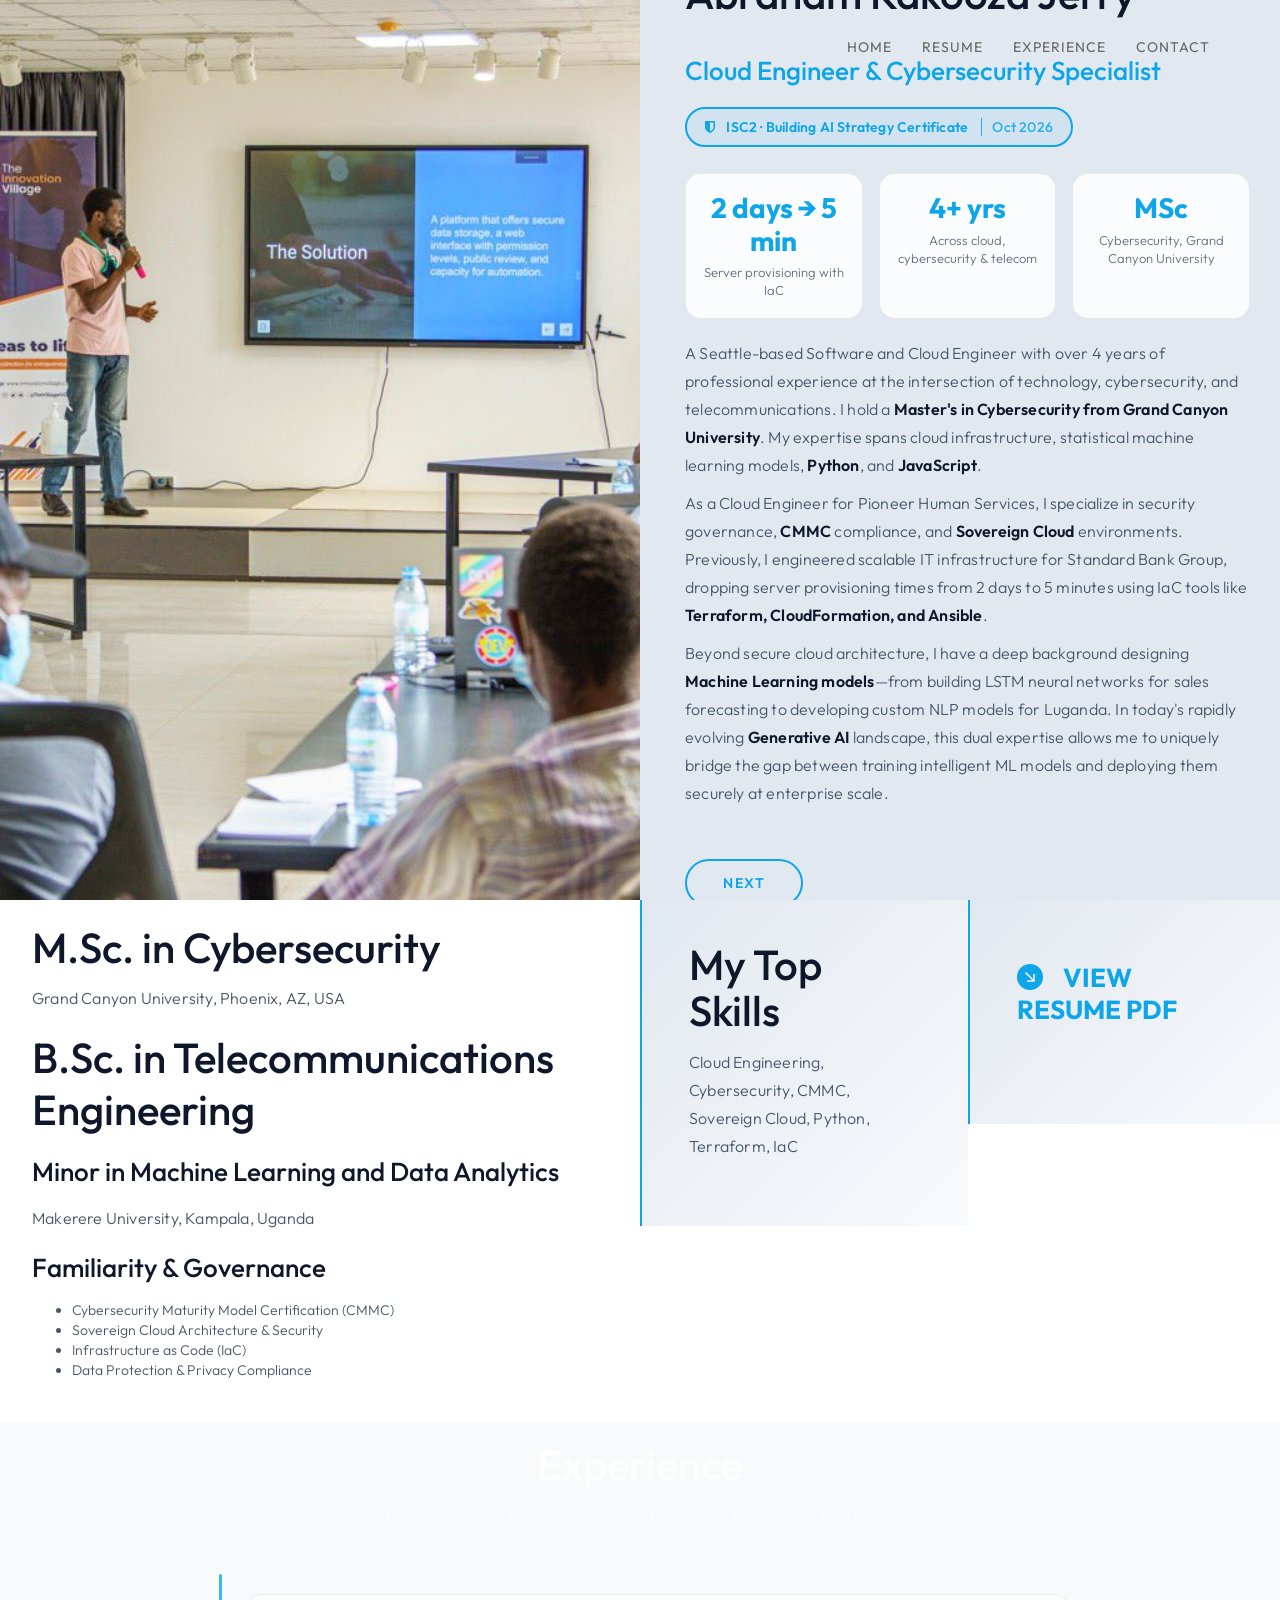
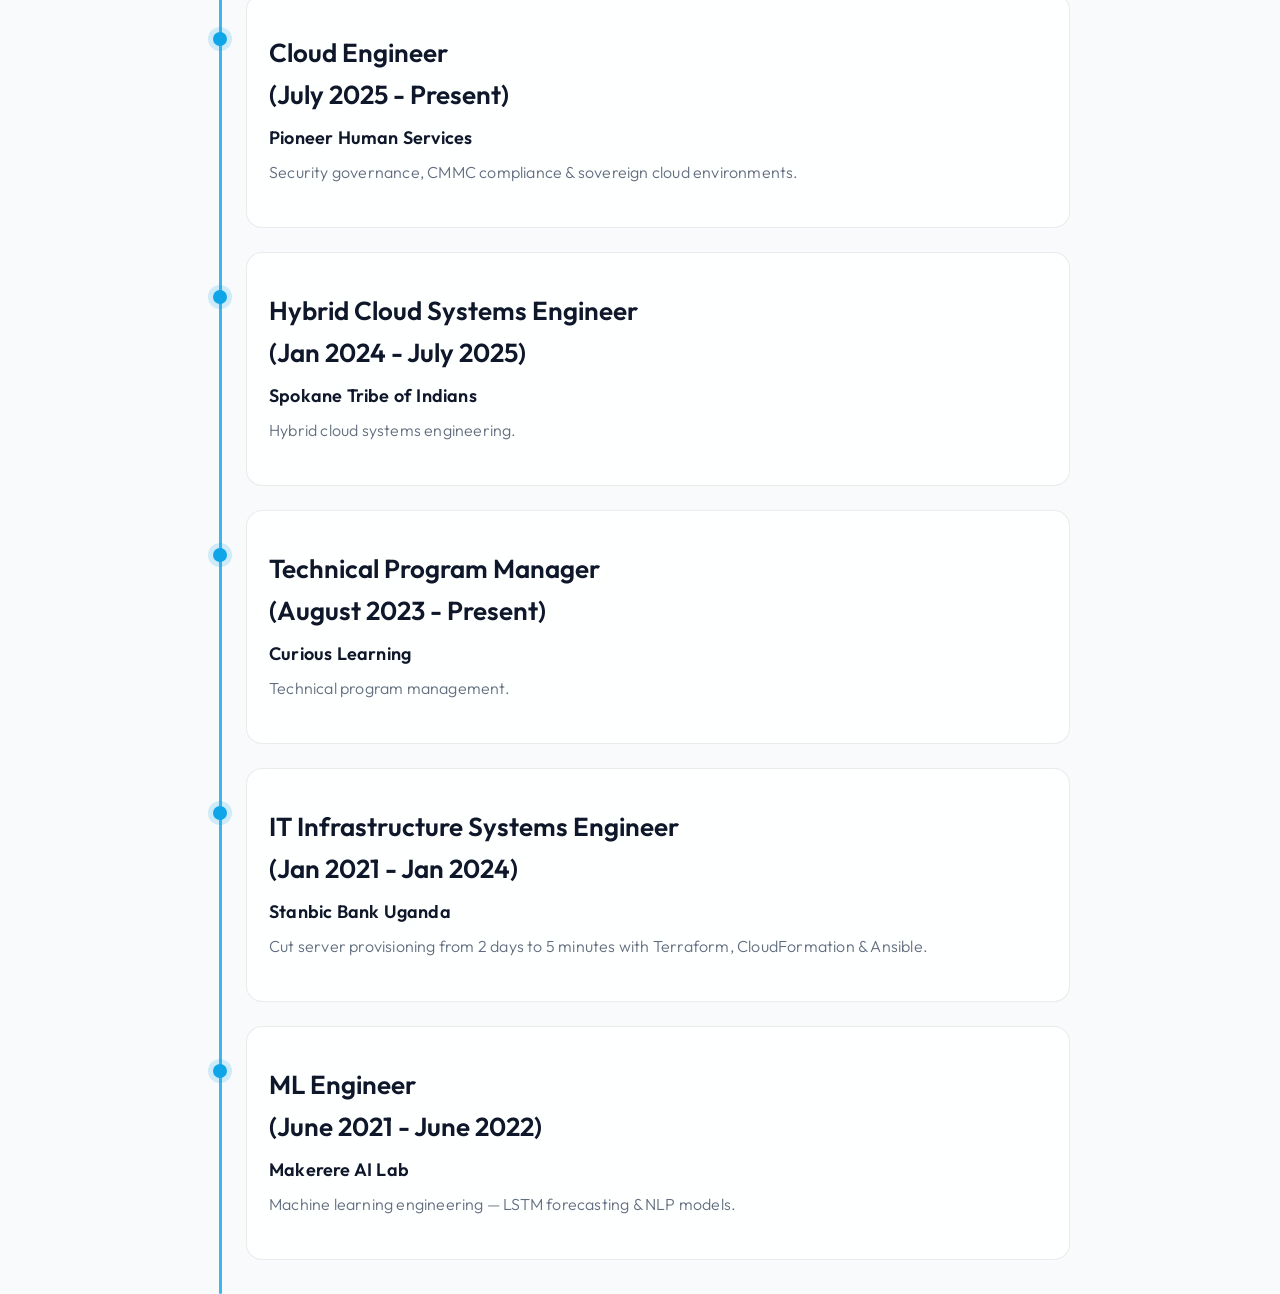
==== p0-preview.html @ f1a53d0a "Temporary P0 redesign preview (to be removed)" ====
<!DOCTYPE html>
<html lang="en">

<head>

     <meta charset="UTF-8">
     <meta http-equiv="X-UA-Compatible" content="IE=Edge">
     <meta name="description" content="Abraham Kakooza Jerry — Seattle-based Cloud Engineer & Cybersecurity Specialist. CMMC compliance, sovereign cloud, Terraform IaC, and machine learning.">
     <meta name="keywords" content="Abraham Kakooza Jerry, Cloud Engineer, Cybersecurity, CMMC, Terraform, Machine Learning, Seattle">
     <meta name="author" content="Abraham Kakooza Jerry">
     <meta property="og:title" content="Abraham Kakooza Jerry — Cloud Engineer & Cybersecurity Specialist">
     <meta property="og:description" content="Seattle-based Cloud Engineer & Cybersecurity Specialist. CMMC compliance, sovereign cloud architecture, Terraform IaC, and machine learning.">
     <meta property="og:type" content="website">
     <meta property="og:url" content="https://KakoozaJerry.github.io/">
     <meta name="viewport" content="width=device-width, initial-scale=1, maximum-scale=1">

     <title>Abraham Kakooza Jerry Portfolio</title>
     <!--
Stimulus Template
http://www.templatemo.com/tm-498-stimulus
-->
     <link rel="stylesheet" href="css/bootstrap.min.css">
     <link rel="stylesheet" href="css/animate.css">
     <link rel="stylesheet" href="css/font-awesome.min.css">
     <link rel="stylesheet" href="css/templatemo-style.css?v=4.5">

     <link rel="preconnect" href="https://fonts.googleapis.com">
     <link rel="preconnect" href="https://fonts.gstatic.com" crossorigin>
     <link href="https://fonts.googleapis.com/css2?family=Outfit:wght@300;400;500;600;700&display=swap"
          rel="stylesheet">
     <link rel="stylesheet" href="https://cdn.jsdelivr.net/npm/bootstrap-icons@1.4.1/font/bootstrap-icons.css">

     <style>
          .cert-badge {
               display: inline-block;
               padding: 8px 18px;
               border: 2px solid var(--primary-color);
               border-radius: 999px;
               color: var(--primary-color);
               font-weight: 600;
               font-size: 14px;
               letter-spacing: 0.2px;
               background: rgba(14, 165, 233, 0.08);
          }
          .cert-badge i { margin-right: 8px; }
          .cert-badge-date {
               margin-left: 10px;
               padding-left: 10px;
               border-left: 1px solid var(--primary-color);
               font-weight: 500;
               opacity: 0.85;
          }
     
          /* ---- P0 mockup: stat cards ---- */
          .stat-row {
               display: flex;
               gap: 16px;
               margin-top: 26px;
               flex-wrap: wrap;
          }
          .stat-card {
               flex: 1 1 150px;
               padding: 18px 14px;
               background: var(--glass-bg);
               backdrop-filter: blur(12px);
               -webkit-backdrop-filter: blur(12px);
               border: 1px solid var(--glass-border);
               border-radius: 16px;
               text-align: center;
          }
          .stat-card .stat-num {
               font-size: 28px;
               font-weight: 700;
               color: var(--primary-color);
               line-height: 1.15;
          }
          .stat-card .stat-label {
               font-size: 13px;
               margin-top: 6px;
               opacity: 0.85;
          }
          /* ---- P0 mockup: experience timeline ---- */
          .timeline {
               position: relative;
               max-width: 860px;
               margin: 10px auto 0;
               padding: 20px 0 10px 36px;
          }
          .timeline::before {
               content: "";
               position: absolute;
               left: 9px;
               top: 0;
               bottom: 0;
               width: 3px;
               background: var(--primary-color);
               border-radius: 3px;
               opacity: 0.8;
          }
          .timeline-item {
               position: relative;
               margin-bottom: 24px;
          }
          .timeline-item::before {
               content: "";
               position: absolute;
               left: -33px;
               top: 38px;
               width: 14px;
               height: 14px;
               border-radius: 50%;
               background: var(--primary-color);
               box-shadow: 0 0 0 5px rgba(14,165,233,0.18);
          }
          .timeline-item .service-thumb {
               text-align: left;
               padding: 28px 26px;
          }
          .timeline-item .service-thumb h3 {
               margin: 0 0 4px;
          }
          .timeline-item .service-thumb p {
               margin: 6px 0 0;
          }
          .timeline-outcome {
               opacity: 0.85;
               font-size: 16px !important;
               line-height: 26px !important;
          }
          @media (max-width: 768px) {
               .stat-row { flex-direction: column; }
          }
</style>

</head>

<body data-spy="scroll" data-target=".navbar-collapse" data-offset="50">


     


     <!-- Navigation Section -->

     <div class="navbar navbar-fixed-top custom-navbar" role="navigation">
          <div class="container">

               <!-- navbar header -->
               <div class="navbar-header">
                    <button class="navbar-toggle" data-toggle="collapse" data-target=".navbar-collapse">
                         <span class="icon icon-bar"></span>
                         <span class="icon icon-bar"></span>
                         <span class="icon icon-bar"></span>
                    </button>
                    <a href="#" class="navbar-brand"></a>
               </div>

               <div class="collapse navbar-collapse">
                    <ul class="nav navbar-nav navbar-right">
                         <li><a href="#home" class="smoothScroll">Home</a></li>
                         <li><a href="#about" class="smoothScroll">Resume</a></li>
                         <li><a href="#employment" class="smoothScroll">Experience</a></li>
                         <li><a href="#contact" class="smoothScroll">Contact</a></li>
                    </ul>
               </div>

          </div>
     </div>


     <!-- Home Section -->

     <section id="home" class="parallax-section">
          <div class="container">
               <div class="row">

                    <div class="col-md-6 col-sm-6">
                         <div class="home-img"></div>
                    </div>

                    <div class="col-md-6 col-sm-6">
                         <div class="home-thumb">
                              <div class="section-title">
                                   <h1 class="fadeInUp" style="margin-top: 0;">Abraham Kakooza
                                        Jerry</h1>
                                   <h3 class="fadeInUp"
                                        style="color: var(--primary-color); font-weight: 500;">Cloud Engineer &
                                        Cybersecurity Specialist</h3>
                                   <div class="fadeInUp" style="margin-top: 14px;">
                                        <span class="cert-badge"><i class="fa fa-shield"></i> ISC2 · Building AI
                                             Strategy Certificate <span class="cert-badge-date">Oct 2026</span></span>
                                   </div>
                                   <div class="stat-row">
                                        <div class="stat-card">
                                             <div class="stat-num">2 days → 5 min</div>
                                             <div class="stat-label">Server provisioning with IaC</div>
                                        </div>
                                        <div class="stat-card">
                                             <div class="stat-num">4+ yrs</div>
                                             <div class="stat-label">Across cloud, cybersecurity &amp; telecom</div>
                                        </div>
                                        <div class="stat-card">
                                             <div class="stat-num">MSc</div>
                                             <div class="stat-label">Cybersecurity, Grand Canyon University</div>
                                        </div>
                                   </div>
                                   <p class="fadeInUp" style="margin-top: 20px;">A
                                        Seattle-based Software and Cloud Engineer with over 4 years of professional
                                        experience at the intersection of technology, cybersecurity, and
                                        telecommunications. I hold a <strong>Master's in Cybersecurity from Grand Canyon
                                             University</strong>. My expertise spans cloud infrastructure, statistical
                                        machine learning models, <strong>Python</strong>, and
                                        <strong>JavaScript</strong>.
                                   </p>
                                   <p class="fadeInUp">As a Cloud Engineer for Pioneer Human
                                        Services, I specialize in security governance, <strong>CMMC</strong> compliance,
                                        and <strong>Sovereign Cloud</strong> environments. Previously, I engineered
                                        scalable IT infrastructure for Standard Bank Group, dropping server provisioning
                                        times from 2 days to 5 minutes using IaC tools like <strong>Terraform,
                                             CloudFormation, and Ansible</strong>.</p>
                                   <p class="fadeInUp">Beyond secure cloud architecture, I
                                        have a deep background designing <strong>Machine Learning models</strong>—from
                                        building LSTM neural networks for sales forecasting to developing custom NLP
                                        models for Luganda. In today's rapidly evolving <strong>Generative AI</strong>
                                        landscape, this dual expertise allows me to uniquely bridge the gap between
                                        training intelligent ML models and deploying them securely at enterprise scale.
                                   </p>
                                   <a href="#about" class="smoothScroll section-btn btn btn-success">Next</a>

                              </div>
                         </div>
                    </div>


               </div>
          </div>
     </section>


     <!-- About Section -->

     <section id="about" class="parallax-section">
          <div class="container">
               <div class="row">

                    <div class="col-md-6 col-sm-12">
                         <div class="about-thumb">
                              <div style="margin-bottom: 20px;">
                                   <h2>M.Sc. in Cybersecurity</h2>
                                   <p>Grand Canyon University, Phoenix, AZ, USA</p>
                              </div>
                              <div style="margin-bottom: 20px;">
                                   <h2>B.Sc. in Telecommunications Engineering</h2>
                                   <h3>Minor in Machine Learning and Data Analytics</h3>
                                   <p>Makerere University, Kampala, Uganda</p>
                              </div>
                              <div>
                                   <h3>Familiarity & Governance</h3>
                                   <ul>
                                        <li>Cybersecurity Maturity Model Certification (CMMC)</li>
                                        <li>Sovereign Cloud Architecture & Security</li>
                                        <li>Infrastructure as Code (IaC)</li>
                                        <li>Data Protection & Privacy Compliance</li>
                                   </ul>
                              </div>
                         </div>
                    </div>



                    <div class="bg-yellow col-md-3 col-sm-6">
                         <div class="skill-thumb" style="margin-bottom:1.5px;">
                              <div class="section-title color-white">
                                   <h1>My Top Skills</h1>
                                   <p class="color-white">Cloud Engineering, Cybersecurity, CMMC, Sovereign Cloud,
                                        Python, Terraform, IaC</p>
                              </div>
                         </div>
                    </div>

                    <div class="bg-yellow col-md-3 col-sm-6">
                         <div class="skill-thumb">
                              <div class="section-title color-white">
                                   <br>

                                   <h3>
                                        <a href="https://kakoozajerry.github.io/resume.html" class="resume-link">
                                             <strong> <i class="bi bi-arrow-down-right-circle-fill"></i> &nbsp;&nbsp;
                                                  VIEW<br> RESUME PDF</strong>

                                        </a>

                                   </h3>
                                   <br>

                              </div>
                         </div>
                    </div>

               </div>
          </div>
     </section>

     <!-- Service Section -->


     <section id="employment" class="parallax-section">
          
          <div class="container">
               <div class="row">
                    <div class="col-md-12">
                         <div class="section-title" style="text-align:center; margin-bottom: 10px;">
                              <h1 style="color: #fff;">Experience</h1>
                              <p style="color: rgba(255,255,255,0.7);">Five roles, one trajectory — cloud, security &amp; machine learning.</p>
                         </div>
                         <div class="timeline">
                              <div class="timeline-item">
                                   <div class="color-white service-thumb">
                                        <h3><strong>Cloud Engineer</strong></h3>
                                        <h3><strong>(July 2025 - Present)</strong></h3>
                                        <p><strong>Pioneer Human Services</strong></p>
                                        <p class="timeline-outcome">Security governance, CMMC compliance &amp; sovereign cloud environments.</p>
                                   </div>
                              </div>
                              <div class="timeline-item">
                                   <div class="color-white service-thumb">
                                        <h3><strong>Hybrid Cloud Systems Engineer</strong></h3>
                                        <h3><strong>(Jan 2024 - July 2025)</strong></h3>
                                        <p><strong>Spokane Tribe of Indians</strong></p>
                                        <p class="timeline-outcome">Hybrid cloud systems engineering.</p>
                                   </div>
                              </div>
                              <div class="timeline-item">
                                   <div class="color-white service-thumb">
                                        <h3><strong>Technical Program Manager</strong></h3>
                                        <h3><strong>(August 2023 - Present)</strong></h3>
                                        <p><strong>Curious Learning</strong></p>
                                        <p class="timeline-outcome">Technical program management.</p>
                                   </div>
                              </div>
                              <div class="timeline-item">
                                   <div class="color-white service-thumb">
                                        <h3><strong>IT Infrastructure Systems Engineer</strong></h3>
                                        <h3><strong>(Jan 2021 - Jan 2024)</strong></h3>
                                        <p><strong>Stanbic Bank Uganda</strong></p>
                                        <p class="timeline-outcome">Cut server provisioning from 2 days to 5 minutes with Terraform, CloudFormation &amp; Ansible.</p>
                                   </div>
                              </div>
                              <div class="timeline-item">
                                   <div class="color-white service-thumb">
                                        <h3><strong>ML Engineer</strong></h3>
                                        <h3><strong>(June 2021 - June 2022)</strong></h3>
                                        <p><strong>Makerere AI Lab</strong></p>
                                        <p class="timeline-outcome">Machine learning engineering — LSTM forecasting &amp; NLP models.</p>
                                   </div>
                              </div>
                         </div>
                    </div>
               </div>
          </div></section>


     
</body>
</html>
---- css/templatemo-style.css ----
/*

Stimulus Template

http://www.templatemo.com/tm-498-stimulus

*/

:root {
    --primary-color: #0ea5e9;
    --secondary-color: #f8fafc;
    --dark-bg: #ffffff;
    --dark-grey: #e2e8f0;
    --text-color: #475569;
    --glass-bg: rgba(255, 255, 255, 0.85);
    --glass-border: rgba(0, 0, 0, 0.08);
    --neon-glow: 0 12px 24px rgba(14, 165, 233, 0.25);
}

body {
	background: var(--dark-bg);
    color: var(--text-color);
    font-family: 'Outfit', sans-serif;
    font-style: normal;
	font-weight: 300;
    overflow-x: hidden;
}

.resume-link strong {
    font-weight: normal;
    color: var(--primary-color);
}

html,body {
  width: 100%;
  height: 100%;
}


/*---------------------------------------
    Typorgraphy              
-----------------------------------------*/

h1,h2,h3,h4,h5,h6 {
  font-style: normal;
  font-weight: 600;
  color: #0f172a;
}

h1,h2,h3 {
  font-weight: 500;
}

h1 {
  font-size: 42px;
  padding-bottom: 14px;
  margin-bottom: 0px;
}

h2 {
  font-size: 42px;
  line-height: 52px;
  margin-top: 0px;
}

h3 {
  font-size: 26px;
  line-height: 32px;
  padding-bottom: 6px;
}

h4 {
  color: var(--text-color);
  font-size: 12px;
  font-weight: 500;
  letter-spacing: 2px;
  text-transform: uppercase;
  padding-top: 6px;
}

h5 {
  color: var(--text-color);
}

strong {
  color: #0f172a;
  font-weight: 600;
}

p {
    color: var(--text-color);
    font-size: 16px;
    font-weight: 300;
    line-height: 28px;
    letter-spacing: 0.2px;
}

.section-btn {
  background-color: transparent;
  border: 2px solid var(--primary-color);
  border-radius: 100px;
  color: var(--primary-color);
  font-size: 14px;
  font-weight: 600;
  letter-spacing: 1.6px;
  padding: 12px 36px;
  margin-top: 42px;
  transition: all 0.4s ease-in-out;
  text-transform: uppercase;
  text-decoration: none;
}

.section-btn:hover {
  background: var(--primary-color);
  border-color: transparent;
  color: var(--dark-bg);
  box-shadow: var(--neon-glow);
}

.btn-success:focus, .btn-success:active {
  background-color: var(--primary-color);
  border-color: transparent;
  color: var(--dark-bg);
}

.parallax-section {
  background-attachment: fixed !important;
  background-size: cover !important;
}

.section-title {
  position: relative;
  padding-bottom: 22px;
}

#about,
#employment,
#contact,
#education,
#contact {
  position: relative;
}

#home .container,
#about .container, 
#contact .container,
#employment .container,
#education .container,
#contact .container {
  width: 100%;
  padding: 0;
  margin: 0;
}

#contact .experience-thumb,
#education .education-thumb  {
  padding: 42px;
  background: var(--glass-bg);
  backdrop-filter: blur(12px);
  -webkit-backdrop-filter: blur(12px);
  border: 1px solid var(--glass-border);
  border-radius: 16px;
}

#employment,
#quotes,
footer {
  text-align: center;
}

#contact,
#education {
  background: var(--secondary-color);
}

.background-image {
    background-position: 50% 50% !important;
    background-size: cover !important;
    width: 100%;
    height: 100%;
    min-height: 75vh;
    position: absolute;
    top: 0;
    right: 0;
    bottom: 0;
    left: 0;
}

.color-white {
  color: var(--text-color);
}

.color-yellow {
  color: var(--primary-color);
}

.bg-yellow {
  background: linear-gradient(135deg, var(--dark-grey), var(--secondary-color));
  border-left: 2px solid var(--primary-color);
}

.bg-white {
  background: #ffffff;
}

.bg-dark {
  background: var(--dark-bg);
}



/*---------------------------------------
    General               
-----------------------------------------*/

html{
  -webkit-font-smoothing: antialiased;
}

a {
  color: var(--primary-color);
  -webkit-transition: 0.5s;
  -o-transition: 0.5s;
  transition: 0.5s;
  text-decoration: none !important;
}
a:hover, a:active, a:focus {
  color: var(--primary-color);
  outline: none;
}

* {
  -webkit-box-sizing: border-box;
  -moz-box-sizing: border-box;
  box-sizing: border-box;
}

*:before,
*:after {
  -webkit-box-sizing: border-box;
  -moz-box-sizing: border-box;
  box-sizing: border-box;
}



/*---------------------------------------
    Preloader section              
-----------------------------------------*/

.preloader {
  position: fixed;
  top: 0;
  left: 0;
  width: 100%;
  height: 100%;
  z-index: 99999;
  display: flex;
  flex-flow: row nowrap;
  justify-content: center;
  align-items: center;
  background: none repeat scroll 0 0 var(--dark-bg);
}

.spinner {
  border: 1px solid transparent;
  border-radius: 5px;
  position: relative;
}

.spinner:before {
  content: '';
  box-sizing: border-box;
  position: absolute;
  top: 50%;
  left: 50%;
  width: 30px;
  height: 30px;
  margin-top: -10px;
  margin-left: -10px;
  border-radius: 50%;
  border: 2px solid var(--primary-color);
  border-top-color: #f9f9f9;
  animation: spinner .6s linear infinite;
}

@-webkit-keyframes spinner {
  to {transform: rotate(360deg);}
}

@keyframes spinner {
  to {transform: rotate(360deg);}
}



/*---------------------------------------
    Navigation section              
-----------------------------------------*/

.custom-navbar {
    margin-bottom: 0;
    background-color: #ffffff;
}

.custom-navbar .navbar-brand {
    color: #333;
	text-shadow: 1px 1px #fff;
    font-weight: bold;
    font-size: 24px;
    line-height: 35px;
    letter-spacing: 1px;
}

.custom-navbar .nav li a {
    color: #666;
    font-size: 14px;
    font-weight: 400;
    letter-spacing: 1px;
    text-transform: uppercase;
    line-height: 40px;
    transition: all 0.4s ease-in-out;
}

.custom-navbar .nav li a:hover {
    background: transparent;
    color: var(--primary-color);
}

.custom-navbar .navbar-nav > li > a:hover,
.custom-navbar .navbar-nav > li > a:focus {
  background-color: transparent;
}

.custom-navbar .nav li.active > a {
    background-color: transparent;
    color: var(--primary-color);
}

.custom-navbar .navbar-toggle {
    border: none;
    padding-top: 10px;
}

.custom-navbar .navbar-toggle {
    background-color: transparent;
}

.custom-navbar .navbar-toggle .icon-bar {
    background: var(--primary-color);
    border-color: transparent;
}

@media(min-width:768px) {
    .custom-navbar {
        padding: 12px 0;
        border-bottom: 0;
        background: 0 0; 
    }
    .custom-navbar.top-nav-collapse {
        background: #ffffff;
        box-shadow: 0px 2px 8px 0px rgba(50, 50, 50, 0.08);
        padding: 0;
    }

}



/*---------------------------------------
    Home section              
-----------------------------------------*/

#home h1 {
  padding-bottom: 18px;
}

#home .col-md-6 {
  background: var(--dark-grey);
  padding-right: 0;
  padding-left: 0;
}

#home .home-img {
  background: url('../images/myself.jpg') no-repeat;
  background-size: cover;
  background-position: 50% 50%;
  width: 100%;
  height: 100vh;
}

#home .home-thumb {
  display: -webkit-box;
  display: -webkit-flex;
  display: -ms-flexbox;
  display: flex;
  -webkit-box-align: center;
  -webkit-align-items: center;
  -ms-flex-align: center;
  align-items: center;
  height: 100vh;
  padding: 0 45px 0 45px;
}



/*---------------------------------------
   About section              
-----------------------------------------*/

#about .about-img {
    background: url('../images/about-img.jpg') no-repeat;
}

#about .about-thumb,
#about .skill-thumb {
  padding: 22px 32px 32px 32px;
}

#about .progress {
  background: #ffffff;
  border-radius: 0px;
  box-shadow: none;
  height: 2px;
}

#about .progress-bar-primary {
  background: #232B2B;
}

#about strong,
#about span {
  font-weight: bold;
  display: inline-block;
  padding-bottom: 8px;
}



/*---------------------------------------
    Service section              
-----------------------------------------*/

#employment {
  background: var(--secondary-color);
}

#employment p {
  font-size: 18px;
  line-height: 30px;
}

#employment .service-thumb {
  padding: 42px 22px;
  background: var(--glass-bg);
  backdrop-filter: blur(12px);
  -webkit-backdrop-filter: blur(12px);
  border: 1px solid var(--glass-border);
  border-radius: 16px;
  margin-bottom: 20px;
  height: 100%;
  box-sizing: border-box;
  transition: all 0.4s ease;
}

/* Infinite Carousel Styles */
.carousel-wrapper {
  overflow: hidden;
  width: 100%;
  white-space: nowrap;
  padding: 20px 0;
  position: relative;
}

.carousel-wrapper::before,
.carousel-wrapper::after {
  content: "";
  position: absolute;
  top: 0;
  width: 120px;
  height: 100%;
  z-index: 2;
  pointer-events: none;
}
.carousel-wrapper::before {
  left: 0;
  background: linear-gradient(to right, var(--secondary-color), transparent);
}
.carousel-wrapper::after {
  right: 0;
  background: linear-gradient(to left, var(--secondary-color), transparent);
}

.carousel-track {
  display: flex;
  width: max-content;
  animation: marquee 20s linear infinite;
}

.carousel-track:hover {
  animation-play-state: paused;
}

.carousel-item {
  width: 320px;
  margin-right: 30px;
  white-space: normal;
}

@keyframes marquee {
  0% { transform: translateX(0); }
  100% { transform: translateX(-50%); } 
}

#employment .service-thumb:hover {
  transform: translateY(-8px);
  box-shadow: var(--neon-glow);
  border-color: var(--primary-color);
}

#employment .service-thumb .fa {
  font-size: 42px;
  padding-bottom: 22px;
}



/*---------------------------------------
    Experience section              
-----------------------------------------*/

#contact .experience-img {
  background: url('../images/global_network.jpg') center center no-repeat;
  background-size: cover;
}

#contact .media-heading {
  margin-bottom: 0px;
}

#contact .media .fa {
  font-size: 42px;
  margin-right: 14px;
}

#contact small {
  color: #633;
  font-weight: bold;
}

/*---------------------------------------
    Education section              
-----------------------------------------*/

#education {
  background: var(--primary-color);
}

#education .education-img {
  background: url('../images/education-img.jpg') no-repeat;
}

#education .media-heading {
  margin-bottom: 0px;
}

#education .media .fa {
  font-size: 42px;
  margin-right: 14px;
}

#education small {
  color: #886D1E;
  font-weight: bold;
}



/*---------------------------------------
   Quotes section              
-----------------------------------------*/

#quotes {
    background: url('../images/quotes-bg.jpg') 50% 0 repeat-y fixed;
    background-size: cover;
    background-position: center center;
    color: #ffffff;
    position: relative;
    padding: 100px 0px;
}

#quotes .overlay {
    background: #121212;
    width: 100%;
    height: 100%;
    position: absolute;
    top: 0;
    opacity: 0.7;
}

#quotes .fa {
  font-size: 42px;
  margin-top: 32px;
  margin-bottom: 22px;
}

#quotes p {
  padding-top: 32px;
}


/*---------------------------------------
    Contact section              
-----------------------------------------*/

#contact {
  background: var(--secondary-color);
}

#contact .contact-form,
#contact .contact-thumb {
  padding: 22px 32px 22px 32px;
  min-height: 75vh;
}

#contact .contact-img {
  background: url('../images/contact-img.jpg') no-repeat;
  min-height: 75vh;
}

#contact .contact-info {
  padding-top: 6px;
  padding-bottom: 6px;
}

#contact .form-control::-moz-placeholder{color:#ffffff;opacity:1}
#contact .form-control:-ms-input-placeholder{color:#ffffff}
#contact .form-control::-webkit-input-placeholder{color:#ffffff}

#contact .form-control {
  background: transparent;
  border: none;
  border-bottom: 1px solid var(--primary-color);
  border-radius: 0px;
  box-shadow: none;
  color: #ffffff;
  font-size: 18px;
  margin-top: 10px;
  margin-bottom: 25px;
  transition: all 0.4s ease-in-out;
}

#contact .form-control:focus {
  border-bottom-color: #ffffff;
}

#contact input {
  height: 45px;
}

#contact input[type="submit"] {
  background: #ffffff;
  border: 2px solid transparent;
  border-radius: 40px;
  color: var(--dark-bg);
  padding-bottom: 10px;
}

#contact input[type="submit"]:hover {
  background: transparent;
  border-color: #ffffff;
  color: #ffffff;
}

#contact .fa {
  padding-right: 10px;
}



/*---------------------------------------
   Footer section              
-----------------------------------------*/

footer {
    padding: 140px 0px;
}



/*---------------------------------------
   Social icon             
-----------------------------------------*/

.social-icon {
    position: relative;
    padding: 0;
    margin: 0;
    text-align: center;
}

.social-icon li {
    display: inline-block;
    list-style: none;
}

.social-icon li a {
    border: 2px solid transparent;
    color: #999;
    border-radius: 100px;
    cursor: pointer;
    font-size: 16px;
    text-decoration: none;
    transition: all 0.4s ease-in-out;
    width: 50px;
    height: 50px;
    line-height: 50px;
    text-align: center;
    vertical-align: middle;
    position: relative;
    margin: 22px 4px 10px 4px;
}

.social-icon li a:hover {
    background: var(--primary-color);
    border-color: #ffffff;
    color: #ffffff;
    transform: scale(1.1);
}



/*---------------------------------------
   Mobile Responsive         
-----------------------------------------*/

@media only screen and (max-width: 580px) {
  h1 {
    font-size: 32px;
  }

  h2 {
    font-size: 28px;
    line-height: inherit;
  }

  h3 {
    font-size: 22px;
    line-height: inherit;
  }
}

@media only screen and (max-width: 767px) {
  .custom-navbar .navbar-brand {
    line-height: 18px;
  }

  #home .home-thumb {
    height: auto;
    padding-top: 32px;
    padding-bottom: 12px;
  }

  #home .container,
  #about .container, 
  #contact .container,
  #employment .container,
  #education .container,
  #contact .container {
    padding-right: 15px;
    padding-left: 15px;
  }

  #about .col-md-3,
  #contact .col-md-6,
  #education .col-md-6,
  #contact .col-md-3 {
    padding: 0;
    margin: 0;
  }

  .background-image {
    position: relative;
    min-height: 65vh;
  }
}

@media only screen and (max-width: 1024px) {
  .section-title {
    padding-bottom: 12px;
  }

  footer {
    padding: 40px 0;
  }
}
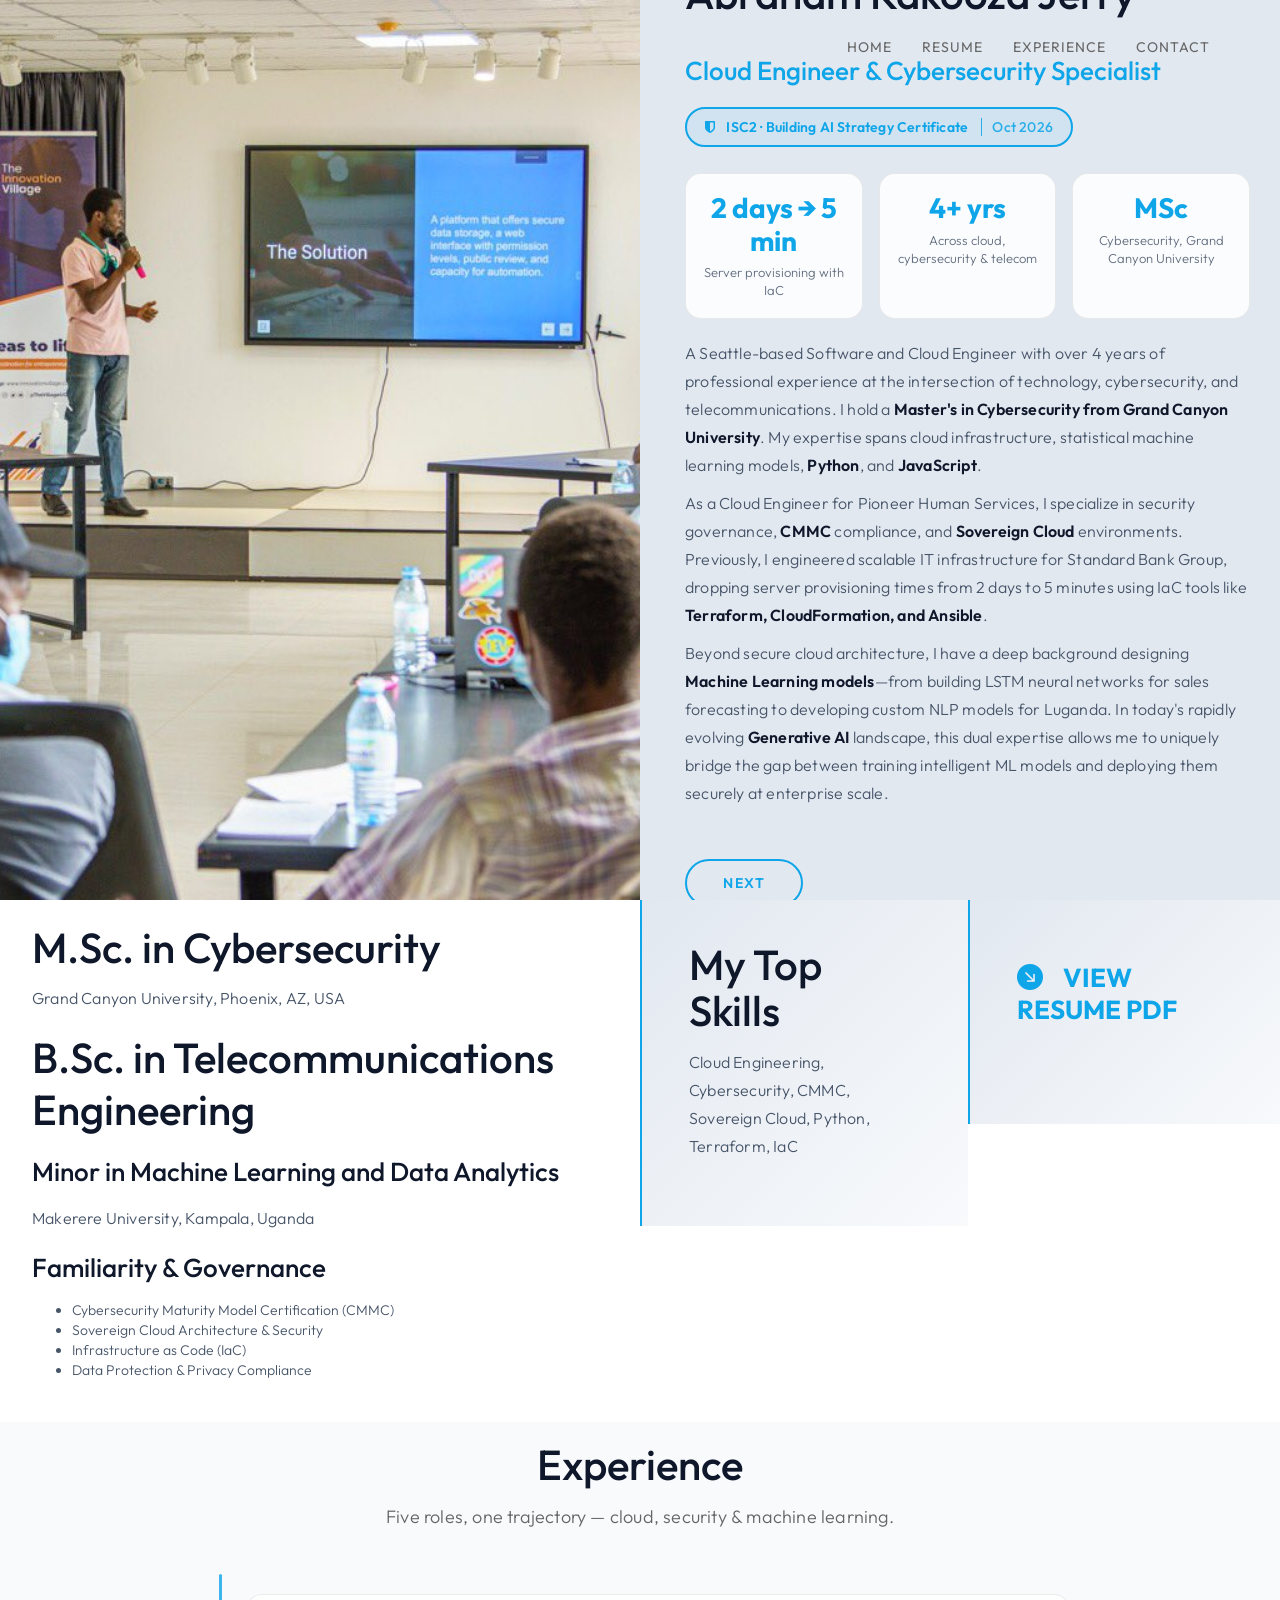
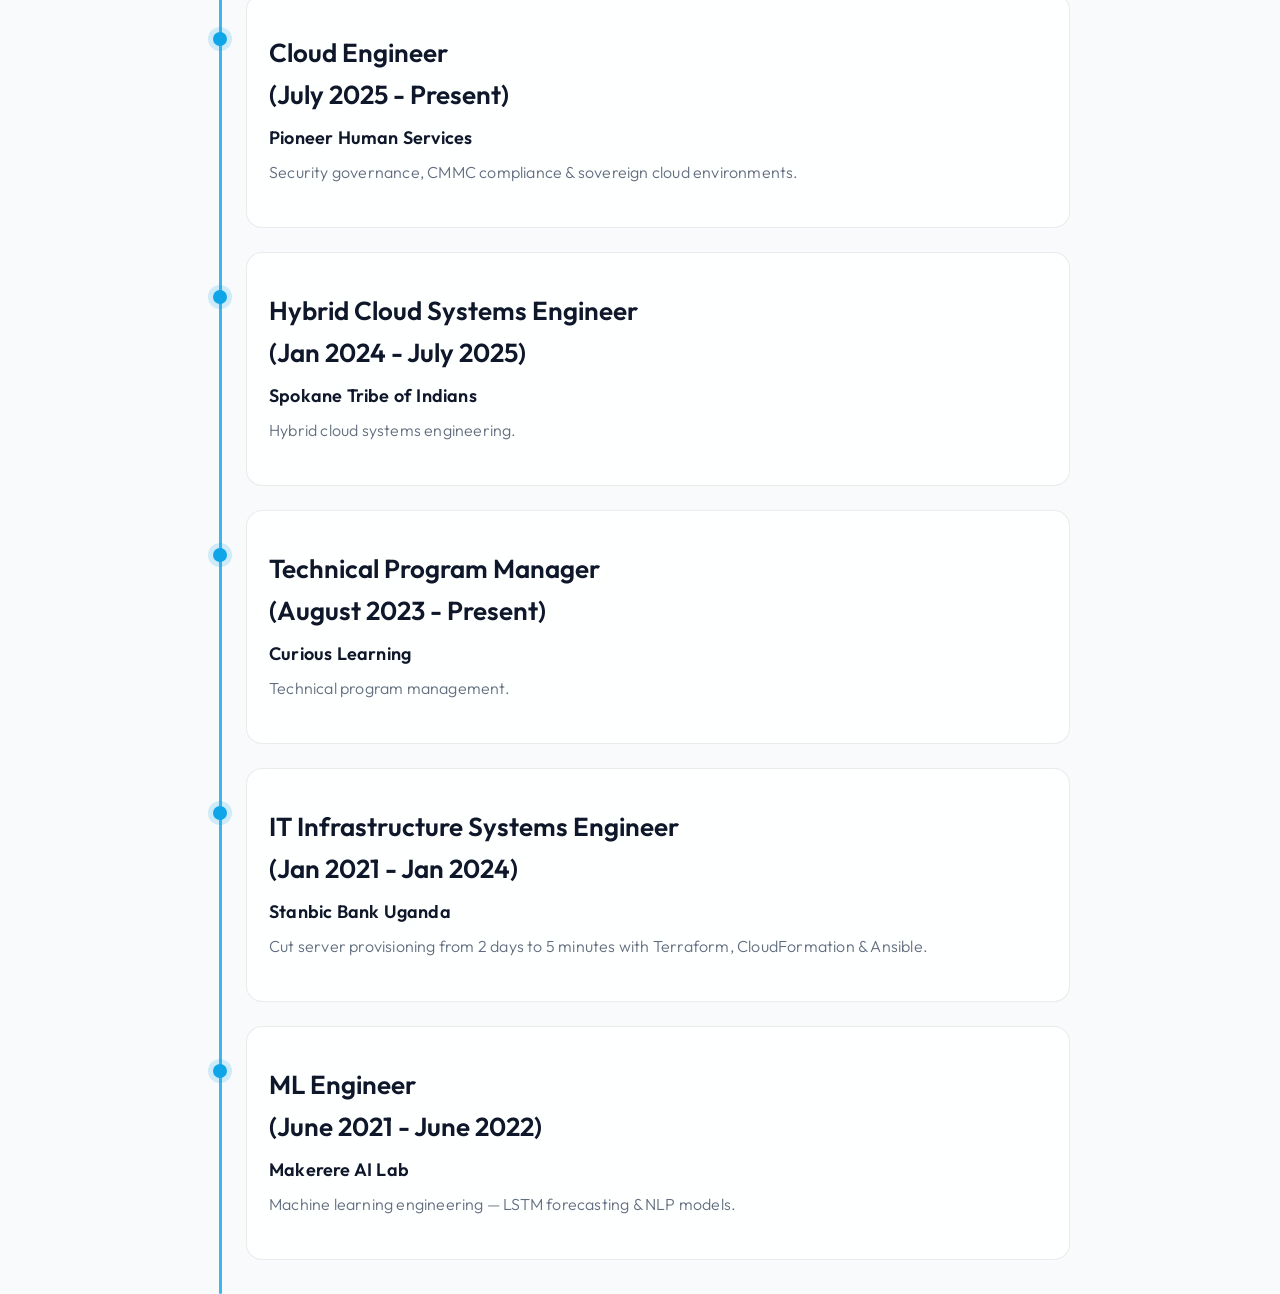
==== commit e2909b15: "Fix preview heading color" ====
--- a/p0-preview.html
+++ b/p0-preview.html
@@ -310,8 +310,8 @@
                <div class="row">
                     <div class="col-md-12">
                          <div class="section-title" style="text-align:center; margin-bottom: 10px;">
-                              <h1 style="color: #fff;">Experience</h1>
-                              <p style="color: rgba(255,255,255,0.7);">Five roles, one trajectory — cloud, security &amp; machine learning.</p>
+                              <h1>Experience</h1>
+                              <p style="color: rgba(0,0,0,0.6);">Five roles, one trajectory — cloud, security &amp; machine learning.</p>
                          </div>
                          <div class="timeline">
                               <div class="timeline-item">
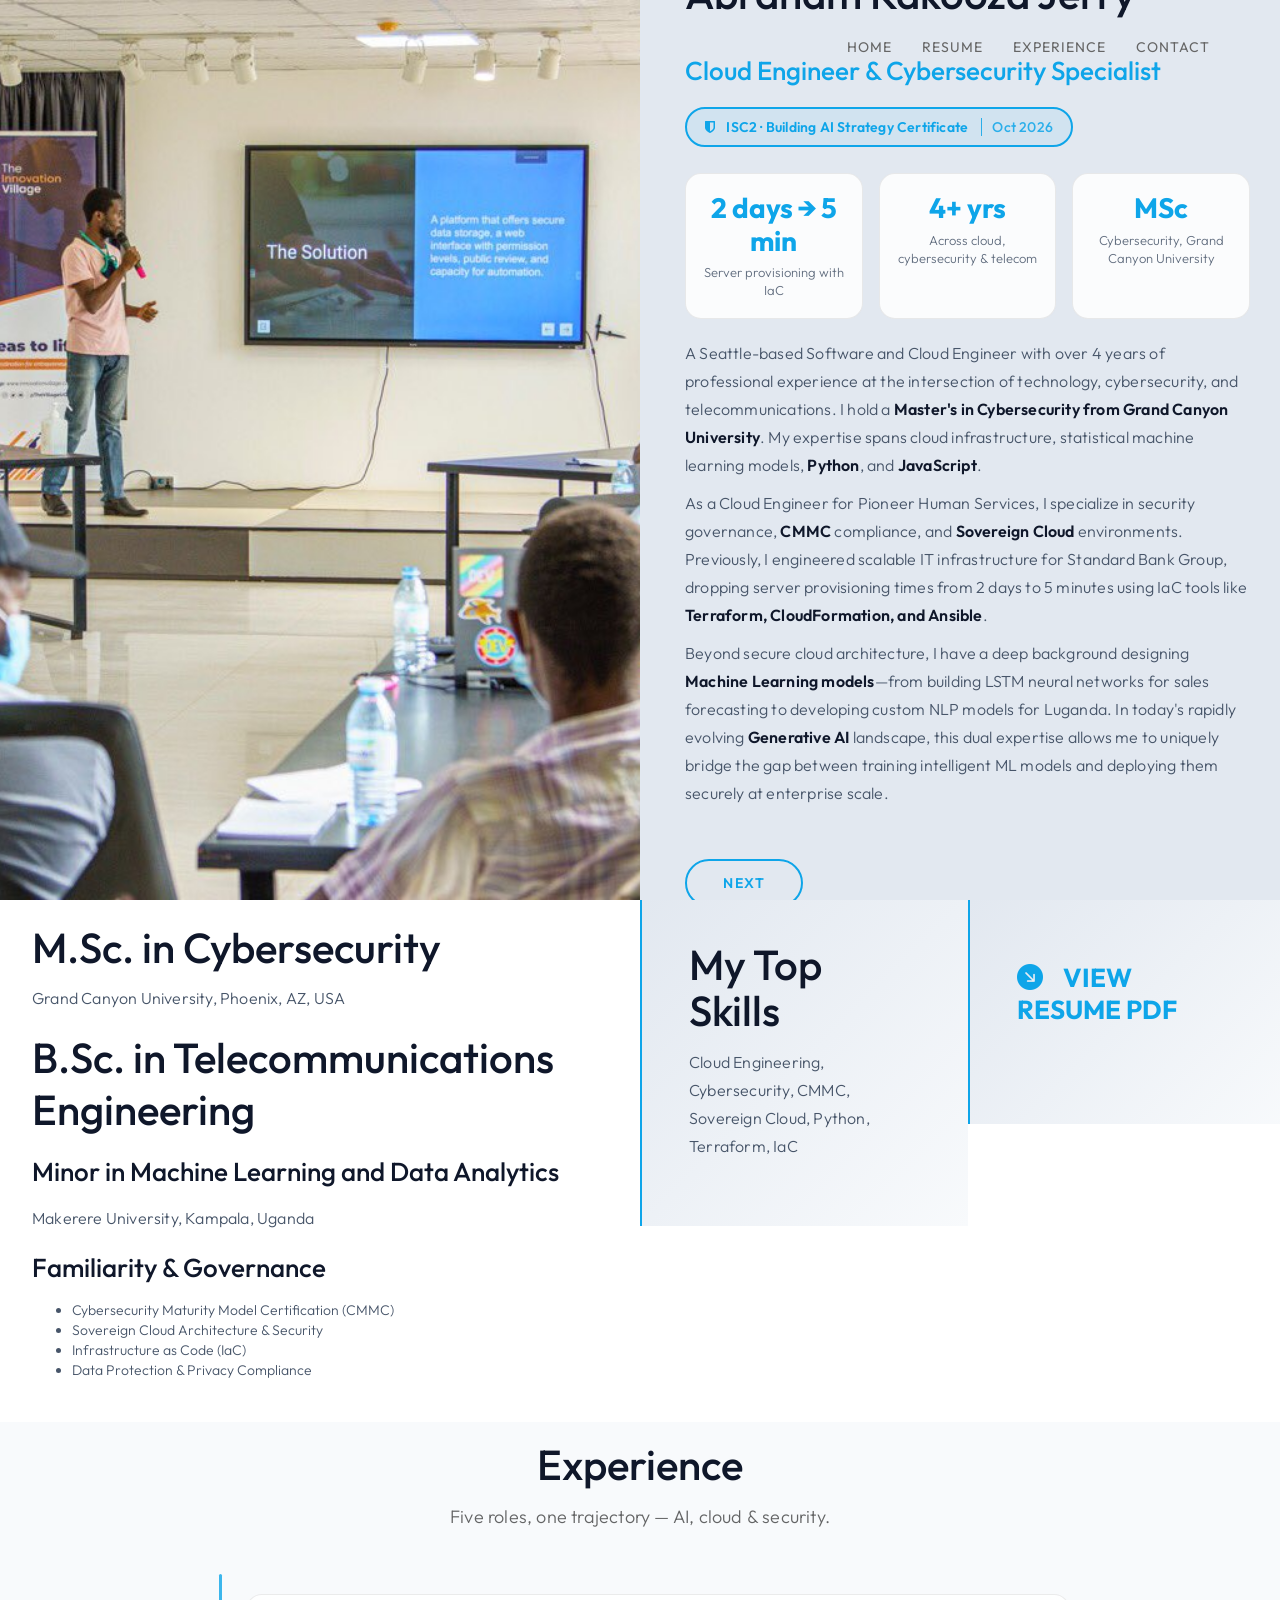
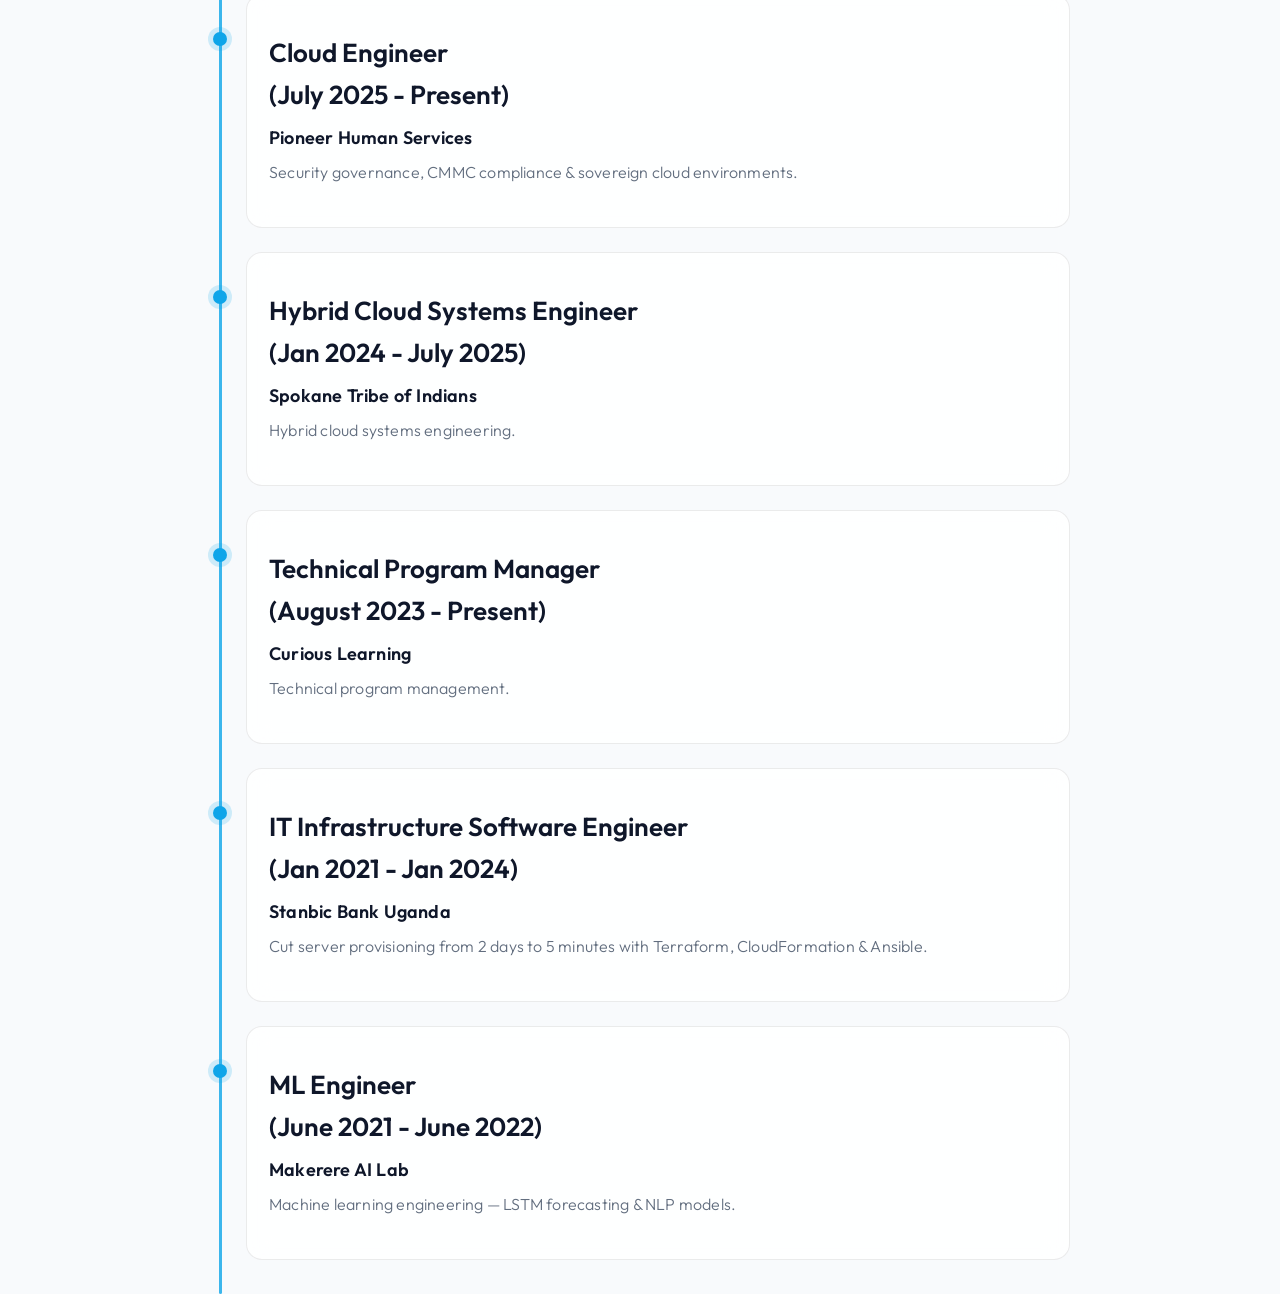
==== commit 4b687372: "Preview: Stanbic title -> Software Engineer; Experience subtitle -> AI, cloud & security" ====
--- a/p0-preview.html
+++ b/p0-preview.html
@@ -311,7 +311,7 @@
                     <div class="col-md-12">
                          <div class="section-title" style="text-align:center; margin-bottom: 10px;">
                               <h1>Experience</h1>
-                              <p style="color: rgba(0,0,0,0.6);">Five roles, one trajectory — cloud, security &amp; machine learning.</p>
+                              <p style="color: rgba(0,0,0,0.6);">Five roles, one trajectory — AI, cloud &amp; security.</p>
                          </div>
                          <div class="timeline">
                               <div class="timeline-item">
@@ -340,7 +340,7 @@
                               </div>
                               <div class="timeline-item">
                                    <div class="color-white service-thumb">
-                                        <h3><strong>IT Infrastructure Systems Engineer</strong></h3>
+                                        <h3><strong>IT Infrastructure Software Engineer</strong></h3>
                                         <h3><strong>(Jan 2021 - Jan 2024)</strong></h3>
                                         <p><strong>Stanbic Bank Uganda</strong></p>
                                         <p class="timeline-outcome">Cut server provisioning from 2 days to 5 minutes with Terraform, CloudFormation &amp; Ansible.</p>
